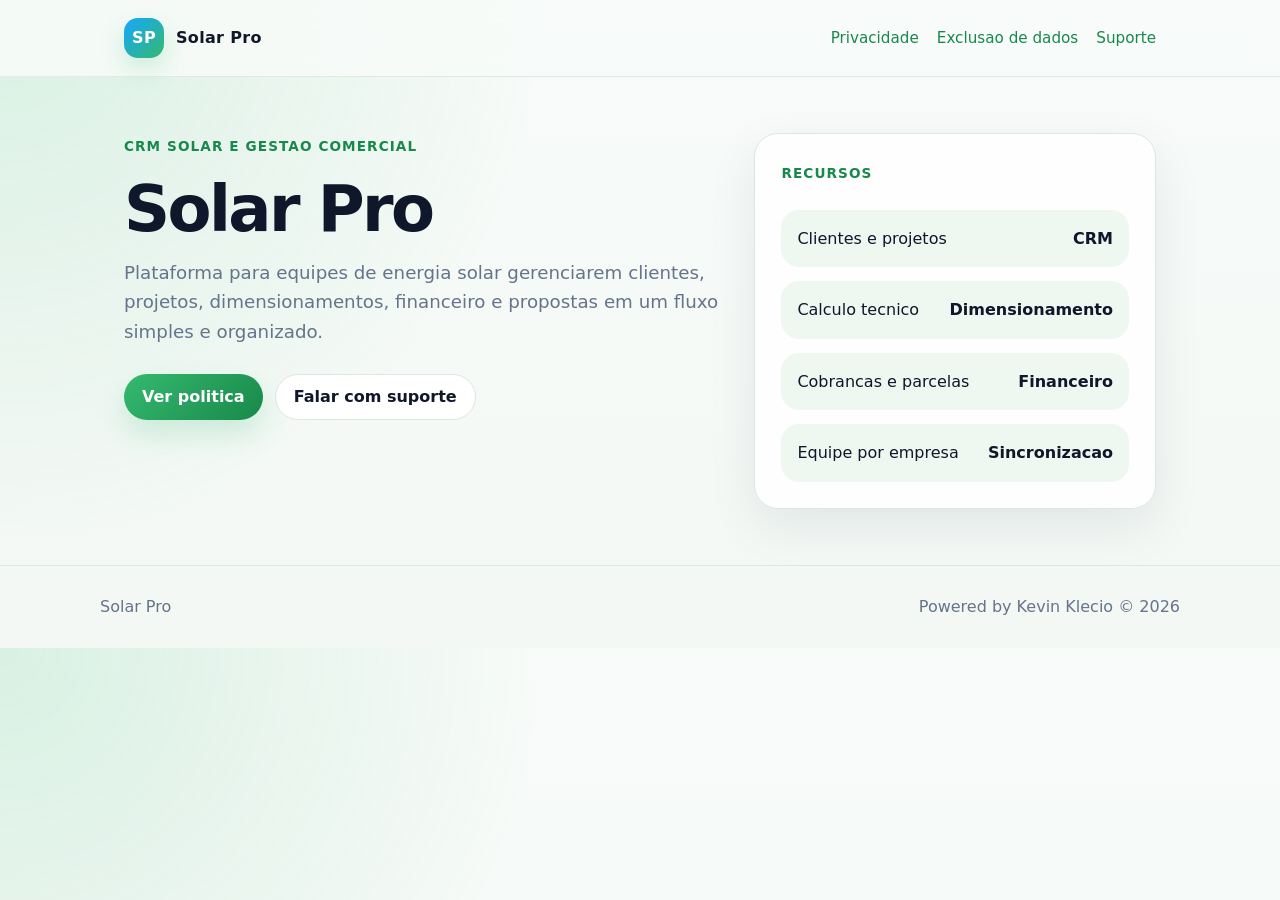
==== public_site/index.html @ aab795e5 "chore: initial commit - Solar Pro monorepo (mobile, admin, desktop, supabase)" ====
<!doctype html>
<html lang="pt-BR">
  <head>
    <meta charset="utf-8" />
    <meta name="viewport" content="width=device-width, initial-scale=1" />
    <meta
      name="description"
      content="Solar Pro e uma plataforma para CRM solar, dimensionamento, financeiro e gestao de projetos."
    />
    <title>Solar Pro</title>
    <link rel="stylesheet" href="./styles.css" />
  </head>
  <body>
    <header class="site-header">
      <nav class="nav" aria-label="Principal">
        <a class="brand" href="./index.html">
          <span class="brand-mark" aria-hidden="true">SP</span>
          <span>Solar Pro</span>
        </a>
        <div class="nav-links">
          <a href="./privacy.html">Privacidade</a>
          <a href="./data-deletion.html">Exclusao de dados</a>
          <a href="./support.html">Suporte</a>
        </div>
      </nav>
    </header>

    <main class="hero">
      <div class="hero-grid">
        <section>
          <span class="eyebrow">CRM solar e gestao comercial</span>
          <h1>Solar Pro</h1>
          <p class="lead">
            Plataforma para equipes de energia solar gerenciarem clientes,
            projetos, dimensionamentos, financeiro e propostas em um fluxo
            simples e organizado.
          </p>
          <div class="actions">
            <a class="button button-primary" href="./privacy.html">Ver politica</a>
            <a class="button button-secondary" href="./support.html">Falar com suporte</a>
          </div>
        </section>

        <aside class="card hero-card" aria-label="Recursos principais">
          <span class="eyebrow">Recursos</span>
          <div class="metric-list">
            <div class="metric">
              <span>Clientes e projetos</span>
              <strong>CRM</strong>
            </div>
            <div class="metric">
              <span>Calculo tecnico</span>
              <strong>Dimensionamento</strong>
            </div>
            <div class="metric">
              <span>Cobrancas e parcelas</span>
              <strong>Financeiro</strong>
            </div>
            <div class="metric">
              <span>Equipe por empresa</span>
              <strong>Sincronizacao</strong>
            </div>
          </div>
        </aside>
      </div>
    </main>

    <footer class="site-footer">
      <div class="site-footer-inner">
        <span>Solar Pro</span>
        <span>Powered by Kevin Klecio © 2026</span>
      </div>
    </footer>
  </body>
</html>
---- public_site/styles.css ----
:root {
  color-scheme: light;
  --bg: #f3f8f5;
  --surface: #ffffff;
  --surface-soft: #eef8f1;
  --text: #0f172a;
  --muted: #64748b;
  --line: #dbe7df;
  --green: #35b96f;
  --green-dark: #18894a;
  --blue: #0f4c81;
  --shadow: 0 18px 50px rgba(15, 23, 42, 0.08);
}

* {
  box-sizing: border-box;
}

body {
  margin: 0;
  font-family: Inter, ui-sans-serif, system-ui, -apple-system, BlinkMacSystemFont, "Segoe UI", sans-serif;
  background:
    radial-gradient(circle at top left, rgba(53, 185, 111, 0.16), transparent 34rem),
    linear-gradient(180deg, #f8fbf9 0%, var(--bg) 100%);
  color: var(--text);
  line-height: 1.6;
}

a {
  color: var(--green-dark);
  text-decoration: none;
}

a:hover {
  text-decoration: underline;
}

.site-header {
  position: sticky;
  top: 0;
  z-index: 10;
  border-bottom: 1px solid rgba(219, 231, 223, 0.82);
  background: rgba(248, 251, 249, 0.88);
  backdrop-filter: blur(16px);
}

.nav {
  max-width: 1080px;
  margin: 0 auto;
  padding: 18px 24px;
  display: flex;
  align-items: center;
  justify-content: space-between;
  gap: 18px;
}

.brand {
  display: flex;
  align-items: center;
  gap: 12px;
  color: var(--text);
  font-weight: 800;
  letter-spacing: 0.02em;
}

.brand-mark {
  width: 40px;
  height: 40px;
  border-radius: 14px;
  display: grid;
  place-items: center;
  color: #fff;
  background: linear-gradient(135deg, #15a7ff, var(--green));
  box-shadow: 0 10px 24px rgba(53, 185, 111, 0.22);
}

.nav-links {
  display: flex;
  align-items: center;
  gap: 18px;
  color: var(--muted);
  font-size: 0.95rem;
}

.hero,
.page {
  max-width: 1080px;
  margin: 0 auto;
  padding: 56px 24px;
}

.hero-grid {
  display: grid;
  grid-template-columns: minmax(0, 1.2fr) minmax(280px, 0.8fr);
  gap: 28px;
  align-items: stretch;
}

.eyebrow {
  color: var(--green-dark);
  font-size: 0.85rem;
  font-weight: 800;
  letter-spacing: 0.08em;
  text-transform: uppercase;
}

h1,
h2,
h3 {
  line-height: 1.15;
  margin: 0;
}

h1 {
  margin-top: 14px;
  font-size: clamp(2.2rem, 5vw, 4.6rem);
  letter-spacing: -0.04em;
}

h2 {
  margin-top: 32px;
  font-size: clamp(1.4rem, 3vw, 2rem);
}

h3 {
  margin-top: 24px;
  font-size: 1.15rem;
}

p {
  margin: 12px 0 0;
  color: var(--muted);
}

.lead {
  max-width: 700px;
  font-size: 1.14rem;
}

.card {
  border: 1px solid var(--line);
  border-radius: 24px;
  background: rgba(255, 255, 255, 0.9);
  box-shadow: var(--shadow);
}

.hero-card {
  padding: 26px;
}

.metric-list {
  display: grid;
  gap: 14px;
  margin-top: 24px;
}

.metric {
  display: flex;
  align-items: center;
  justify-content: space-between;
  gap: 18px;
  padding: 16px;
  border-radius: 18px;
  background: var(--surface-soft);
}

.metric strong {
  color: var(--text);
}

.actions {
  display: flex;
  flex-wrap: wrap;
  gap: 12px;
  margin-top: 28px;
}

.button {
  display: inline-flex;
  align-items: center;
  justify-content: center;
  min-height: 46px;
  padding: 0 18px;
  border-radius: 999px;
  font-weight: 800;
  text-decoration: none;
}

.button-primary {
  color: #fff;
  background: linear-gradient(135deg, var(--green), var(--green-dark));
  box-shadow: 0 14px 28px rgba(53, 185, 111, 0.2);
}

.button-secondary {
  color: var(--text);
  border: 1px solid var(--line);
  background: var(--surface);
}

.content {
  padding: 32px;
}

.content ul {
  margin: 12px 0 0;
  padding-left: 22px;
  color: var(--muted);
}

.notice {
  margin-top: 22px;
  padding: 18px;
  border-radius: 18px;
  border: 1px solid rgba(53, 185, 111, 0.28);
  background: rgba(53, 185, 111, 0.08);
}

.site-footer {
  border-top: 1px solid var(--line);
  padding: 28px 24px;
  color: var(--muted);
}

.site-footer-inner {
  max-width: 1080px;
  margin: 0 auto;
  display: flex;
  justify-content: space-between;
  gap: 16px;
  flex-wrap: wrap;
}

@media (max-width: 760px) {
  .nav {
    align-items: flex-start;
    flex-direction: column;
  }

  .nav-links {
    flex-wrap: wrap;
  }

  .hero,
  .page {
    padding: 36px 18px;
  }

  .hero-grid {
    grid-template-columns: 1fr;
  }

  .content,
  .hero-card {
    padding: 22px;
  }
}
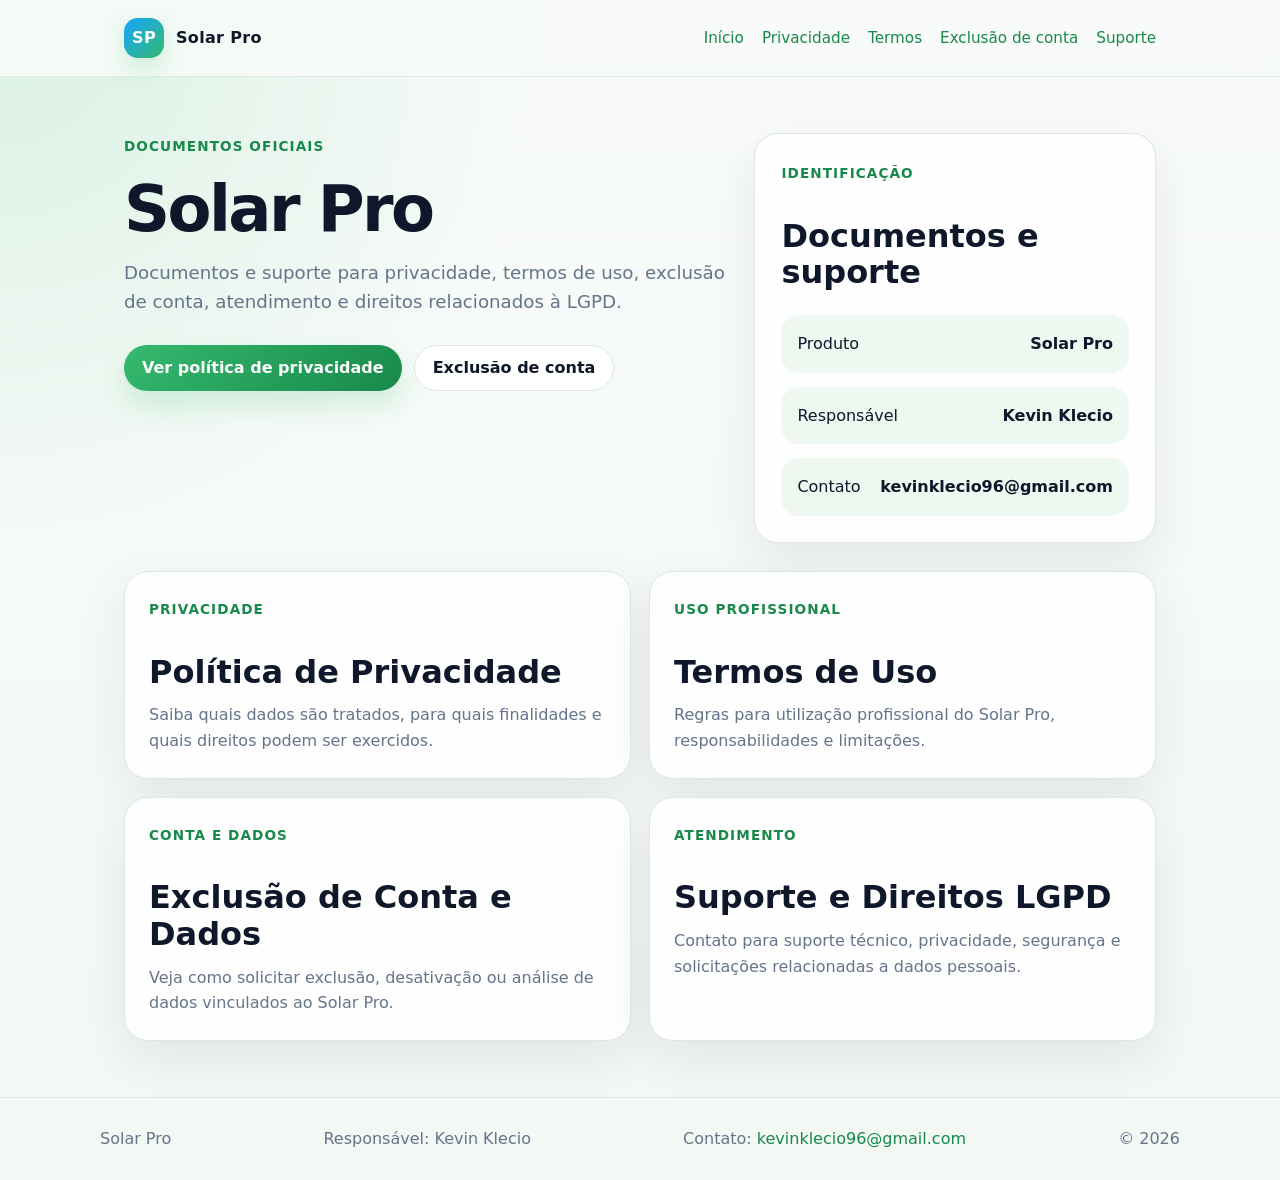
==== commit 0233f2e0: "feat: add legal privacy and account deletion flows" ====
--- a/public_site/index.html
+++ b/public_site/index.html
@@ -3,11 +3,8 @@
   <head>
     <meta charset="utf-8" />
     <meta name="viewport" content="width=device-width, initial-scale=1" />
-    <meta
-      name="description"
-      content="Solar Pro e uma plataforma para CRM solar, dimensionamento, financeiro e gestao de projetos."
-    />
-    <title>Solar Pro</title>
+    <meta name="description" content="Documentos legais, privacidade, exclusão de conta e suporte do Solar Pro." />
+    <title>Solar Pro - Documentos e Suporte</title>
     <link rel="stylesheet" href="./styles.css" />
   </head>
   <body>
@@ -18,57 +15,80 @@
           <span>Solar Pro</span>
         </a>
         <div class="nav-links">
+          <a href="./index.html">Início</a>
           <a href="./privacy.html">Privacidade</a>
-          <a href="./data-deletion.html">Exclusao de dados</a>
+          <a href="./terms.html">Termos</a>
+          <a href="./data-deletion.html">Exclusão de conta</a>
           <a href="./support.html">Suporte</a>
         </div>
       </nav>
     </header>
 
     <main class="hero">
-      <div class="hero-grid">
-        <section>
-          <span class="eyebrow">CRM solar e gestao comercial</span>
+      <section class="hero-grid">
+        <div>
+          <span class="eyebrow">Documentos oficiais</span>
           <h1>Solar Pro</h1>
           <p class="lead">
-            Plataforma para equipes de energia solar gerenciarem clientes,
-            projetos, dimensionamentos, financeiro e propostas em um fluxo
-            simples e organizado.
+            Documentos e suporte para privacidade, termos de uso, exclusão de
+            conta, atendimento e direitos relacionados à LGPD.
           </p>
           <div class="actions">
-            <a class="button button-primary" href="./privacy.html">Ver politica</a>
-            <a class="button button-secondary" href="./support.html">Falar com suporte</a>
+            <a class="button button-primary" href="./privacy.html">Ver política de privacidade</a>
+            <a class="button button-secondary" href="./data-deletion.html">Exclusão de conta</a>
           </div>
-        </section>
+        </div>
 
-        <aside class="card hero-card" aria-label="Recursos principais">
-          <span class="eyebrow">Recursos</span>
+        <aside class="card hero-card" aria-label="Identificação">
+          <span class="eyebrow">Identificação</span>
+          <h2>Documentos e suporte</h2>
           <div class="metric-list">
             <div class="metric">
-              <span>Clientes e projetos</span>
-              <strong>CRM</strong>
+              <span>Produto</span>
+              <strong>Solar Pro</strong>
             </div>
             <div class="metric">
-              <span>Calculo tecnico</span>
-              <strong>Dimensionamento</strong>
+              <span>Responsável</span>
+              <strong>Kevin Klecio</strong>
             </div>
             <div class="metric">
-              <span>Cobrancas e parcelas</span>
-              <strong>Financeiro</strong>
-            </div>
-            <div class="metric">
-              <span>Equipe por empresa</span>
-              <strong>Sincronizacao</strong>
+              <span>Contato</span>
+              <strong>kevinklecio96@gmail.com</strong>
             </div>
           </div>
         </aside>
-      </div>
+      </section>
+
+      <section class="document-grid" aria-label="Documentos disponíveis">
+        <a class="card document-card" href="./privacy.html">
+          <span class="eyebrow">Privacidade</span>
+          <h2>Política de Privacidade</h2>
+          <p>Saiba quais dados são tratados, para quais finalidades e quais direitos podem ser exercidos.</p>
+        </a>
+        <a class="card document-card" href="./terms.html">
+          <span class="eyebrow">Uso profissional</span>
+          <h2>Termos de Uso</h2>
+          <p>Regras para utilização profissional do Solar Pro, responsabilidades e limitações.</p>
+        </a>
+        <a class="card document-card" href="./data-deletion.html">
+          <span class="eyebrow">Conta e dados</span>
+          <h2>Exclusão de Conta e Dados</h2>
+          <p>Veja como solicitar exclusão, desativação ou análise de dados vinculados ao Solar Pro.</p>
+        </a>
+        <a class="card document-card" href="./support.html">
+          <span class="eyebrow">Atendimento</span>
+          <h2>Suporte e Direitos LGPD</h2>
+          <p>Contato para suporte técnico, privacidade, segurança e solicitações relacionadas a dados pessoais.</p>
+        </a>
+      </section>
     </main>
 
     <footer class="site-footer">
       <div class="site-footer-inner">
         <span>Solar Pro</span>
-        <span>Powered by Kevin Klecio © 2026</span>
+        <span>Responsável: Kevin Klecio</span>
+        <span>Contato: <a href="mailto:kevinklecio96@gmail.com">kevinklecio96@gmail.com</a></span>
+        <span>© 2026</span>
       </div>
     </footer>
   </body>
--- a/public_site/styles.css
+++ b/public_site/styles.css
@@ -77,6 +77,8 @@
 .nav-links {
   display: flex;
   align-items: center;
+  justify-content: flex-end;
+  flex-wrap: wrap;
   gap: 18px;
   color: var(--muted);
   font-size: 0.95rem;
@@ -94,6 +96,24 @@
   grid-template-columns: minmax(0, 1.2fr) minmax(280px, 0.8fr);
   gap: 28px;
   align-items: stretch;
+}
+
+.document-grid {
+  display: grid;
+  grid-template-columns: repeat(2, minmax(0, 1fr));
+  gap: 18px;
+  margin-top: 28px;
+}
+
+.document-card {
+  display: block;
+  padding: 24px;
+  color: var(--text);
+}
+
+.document-card:hover {
+  text-decoration: none;
+  transform: translateY(-1px);
 }
 
 .eyebrow {
@@ -132,6 +152,11 @@
   color: var(--muted);
 }
 
+.document-meta {
+  color: var(--green-dark);
+  font-weight: 700;
+}
+
 .lead {
   max-width: 700px;
   font-size: 1.14rem;
@@ -202,10 +227,18 @@
   padding: 32px;
 }
 
+.content section + section {
+  margin-top: 8px;
+}
+
 .content ul {
   margin: 12px 0 0;
   padding-left: 22px;
   color: var(--muted);
+}
+
+.content li + li {
+  margin-top: 4px;
 }
 
 .notice {
@@ -250,8 +283,16 @@
     grid-template-columns: 1fr;
   }
 
+  .document-grid {
+    grid-template-columns: 1fr;
+  }
+
   .content,
   .hero-card {
     padding: 22px;
   }
-}
+
+  .document-card {
+    padding: 20px;
+  }
+}
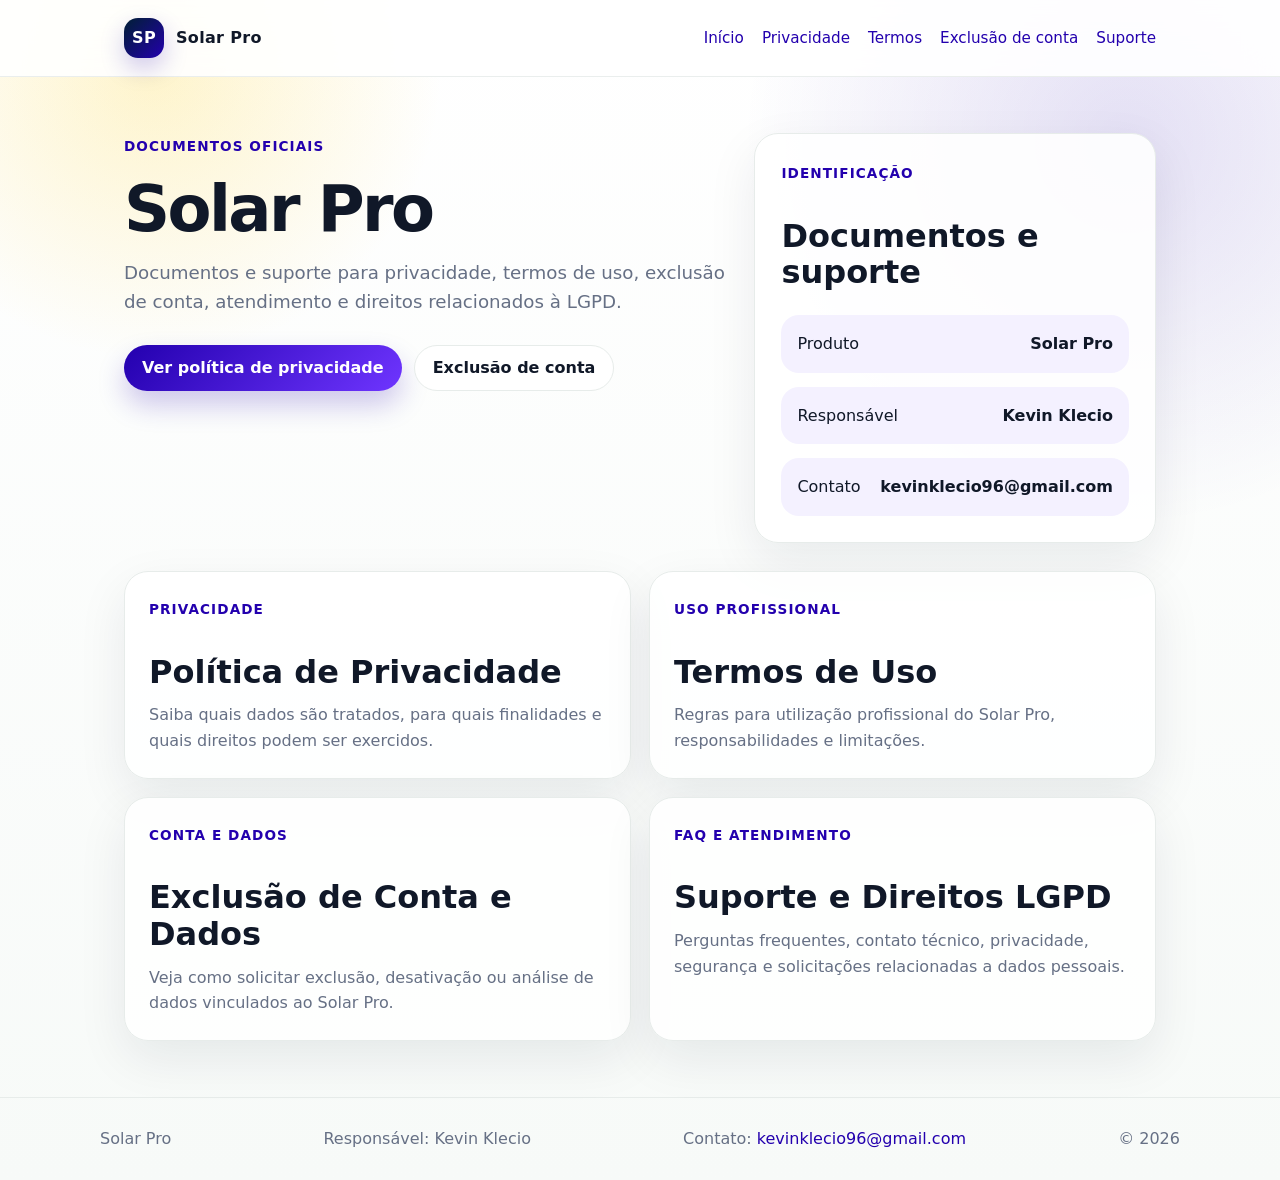
==== commit 5a3b688c: "feat: integrar FAQ web ao app e alinhar visual ao Solar Pro" ====
--- a/public_site/index.html
+++ b/public_site/index.html
@@ -76,9 +76,9 @@
           <p>Veja como solicitar exclusão, desativação ou análise de dados vinculados ao Solar Pro.</p>
         </a>
         <a class="card document-card" href="./support.html">
-          <span class="eyebrow">Atendimento</span>
+          <span class="eyebrow">FAQ e atendimento</span>
           <h2>Suporte e Direitos LGPD</h2>
-          <p>Contato para suporte técnico, privacidade, segurança e solicitações relacionadas a dados pessoais.</p>
+          <p>Perguntas frequentes, contato técnico, privacidade, segurança e solicitações relacionadas a dados pessoais.</p>
         </a>
       </section>
     </main>
--- a/public_site/styles.css
+++ b/public_site/styles.css
@@ -1,15 +1,18 @@
 :root {
   color-scheme: light;
-  --bg: #f3f8f5;
+  --bg: #f7faf8;
   --surface: #ffffff;
-  --surface-soft: #eef8f1;
-  --text: #0f172a;
-  --muted: #64748b;
-  --line: #dbe7df;
-  --green: #35b96f;
-  --green-dark: #18894a;
-  --blue: #0f4c81;
-  --shadow: 0 18px 50px rgba(15, 23, 42, 0.08);
+  --surface-soft: #f4f1ff;
+  --text: #101828;
+  --muted: #667085;
+  --line: #e7ecea;
+  --primary: #2300ae;
+  --primary-soft: #e9e4ff;
+  --navy: #001f33;
+  --deep-navy: #011530;
+  --yellow: #fdd22a;
+  --yellow-soft: #fff6cf;
+  --shadow: 0 18px 50px rgba(1, 21, 48, 0.08);
 }
 
 * {
@@ -20,14 +23,15 @@
   margin: 0;
   font-family: Inter, ui-sans-serif, system-ui, -apple-system, BlinkMacSystemFont, "Segoe UI", sans-serif;
   background:
-    radial-gradient(circle at top left, rgba(53, 185, 111, 0.16), transparent 34rem),
-    linear-gradient(180deg, #f8fbf9 0%, var(--bg) 100%);
+    radial-gradient(circle at 12% 6%, rgba(253, 210, 42, 0.24), transparent 18rem),
+    radial-gradient(circle at 88% 12%, rgba(35, 0, 174, 0.12), transparent 24rem),
+    linear-gradient(180deg, #ffffff 0%, var(--bg) 100%);
   color: var(--text);
   line-height: 1.6;
 }
 
 a {
-  color: var(--green-dark);
+  color: var(--primary);
   text-decoration: none;
 }
 
@@ -39,8 +43,8 @@
   position: sticky;
   top: 0;
   z-index: 10;
-  border-bottom: 1px solid rgba(219, 231, 223, 0.82);
-  background: rgba(248, 251, 249, 0.88);
+  border-bottom: 1px solid rgba(231, 236, 234, 0.86);
+  background: rgba(255, 255, 255, 0.9);
   backdrop-filter: blur(16px);
 }
 
@@ -70,8 +74,8 @@
   display: grid;
   place-items: center;
   color: #fff;
-  background: linear-gradient(135deg, #15a7ff, var(--green));
-  box-shadow: 0 10px 24px rgba(53, 185, 111, 0.22);
+  background: linear-gradient(135deg, var(--navy), var(--primary));
+  box-shadow: 0 10px 24px rgba(35, 0, 174, 0.22);
 }
 
 .nav-links {
@@ -117,7 +121,7 @@
 }
 
 .eyebrow {
-  color: var(--green-dark);
+  color: var(--primary);
   font-size: 0.85rem;
   font-weight: 800;
   letter-spacing: 0.08em;
@@ -153,7 +157,7 @@
 }
 
 .document-meta {
-  color: var(--green-dark);
+  color: var(--primary);
   font-weight: 700;
 }
 
@@ -213,8 +217,8 @@
 
 .button-primary {
   color: #fff;
-  background: linear-gradient(135deg, var(--green), var(--green-dark));
-  box-shadow: 0 14px 28px rgba(53, 185, 111, 0.2);
+  background: linear-gradient(135deg, var(--primary), #6f35ff);
+  box-shadow: 0 14px 28px rgba(35, 0, 174, 0.22);
 }
 
 .button-secondary {
@@ -245,8 +249,173 @@
   margin-top: 22px;
   padding: 18px;
   border-radius: 18px;
-  border: 1px solid rgba(53, 185, 111, 0.28);
-  background: rgba(53, 185, 111, 0.08);
+  border: 1px solid rgba(35, 0, 174, 0.16);
+  background: var(--soft, var(--surface-soft));
+}
+
+.faq-hero {
+  position: relative;
+  overflow: hidden;
+  padding: 34px;
+  border-radius: 28px;
+  color: #fff;
+  background:
+    radial-gradient(circle at 16% 16%, rgba(253, 210, 42, 0.28), transparent 13rem),
+    linear-gradient(135deg, var(--deep-navy), var(--navy) 46%, var(--primary));
+  box-shadow: 0 22px 52px rgba(1, 21, 48, 0.22);
+}
+
+.faq-hero::after {
+  content: "";
+  position: absolute;
+  right: -70px;
+  bottom: -90px;
+  width: 260px;
+  height: 260px;
+  border-radius: 50%;
+  border: 34px solid rgba(253, 210, 42, 0.28);
+}
+
+.faq-hero > * {
+  position: relative;
+  z-index: 1;
+}
+
+.faq-hero .eyebrow,
+.faq-hero p {
+  color: rgba(255, 255, 255, 0.82);
+}
+
+.faq-hero h1 {
+  max-width: 720px;
+  font-size: clamp(2.1rem, 5vw, 4rem);
+}
+
+.faq-actions {
+  display: flex;
+  flex-wrap: wrap;
+  gap: 12px;
+  margin-top: 24px;
+}
+
+.faq-action {
+  min-height: 46px;
+  padding: 0 18px;
+  border-radius: 999px;
+  display: inline-flex;
+  align-items: center;
+  justify-content: center;
+  font-weight: 800;
+  border: 1px solid rgba(255, 255, 255, 0.26);
+  color: #fff;
+  background: rgba(255, 255, 255, 0.12);
+}
+
+.faq-action-primary {
+  color: var(--navy);
+  background: var(--yellow);
+  border-color: transparent;
+}
+
+.faq-grid {
+  display: grid;
+  grid-template-columns: minmax(0, 1fr) 320px;
+  gap: 20px;
+  align-items: start;
+  margin-top: 22px;
+}
+
+.faq-list {
+  display: grid;
+  gap: 12px;
+}
+
+.faq-item {
+  border: 1px solid var(--line);
+  border-radius: 20px;
+  background: rgba(255, 255, 255, 0.92);
+  box-shadow: 0 12px 32px rgba(1, 21, 48, 0.06);
+  overflow: hidden;
+}
+
+.faq-item summary {
+  cursor: pointer;
+  list-style: none;
+  padding: 18px 20px;
+  color: var(--text);
+  font-weight: 850;
+  display: flex;
+  align-items: center;
+  justify-content: space-between;
+  gap: 16px;
+}
+
+.faq-item summary::-webkit-details-marker {
+  display: none;
+}
+
+.faq-item summary::after {
+  content: "+";
+  width: 30px;
+  height: 30px;
+  flex: 0 0 auto;
+  border-radius: 12px;
+  display: grid;
+  place-items: center;
+  color: var(--primary);
+  background: var(--primary-soft);
+  font-size: 1.2rem;
+  line-height: 1;
+}
+
+.faq-item[open] summary::after {
+  content: "−";
+  color: var(--navy);
+  background: var(--yellow-soft);
+}
+
+.faq-answer {
+  padding: 0 20px 18px;
+  color: var(--muted);
+}
+
+.faq-answer p:first-child {
+  margin-top: 0;
+}
+
+.support-card {
+  padding: 22px;
+  position: sticky;
+  top: 94px;
+}
+
+.support-card h2 {
+  margin-top: 10px;
+}
+
+.support-highlight {
+  margin-top: 18px;
+  padding: 16px;
+  border-radius: 18px;
+  background: var(--yellow-soft);
+  color: var(--navy);
+  font-weight: 750;
+}
+
+.support-meta {
+  display: grid;
+  gap: 12px;
+  margin-top: 18px;
+}
+
+.support-meta span {
+  display: block;
+  color: var(--muted);
+  font-size: 0.86rem;
+}
+
+.support-meta strong {
+  color: var(--text);
 }
 
 .site-footer {
@@ -287,6 +456,18 @@
     grid-template-columns: 1fr;
   }
 
+  .faq-hero {
+    padding: 26px 22px;
+  }
+
+  .faq-grid {
+    grid-template-columns: 1fr;
+  }
+
+  .support-card {
+    position: static;
+  }
+
   .content,
   .hero-card {
     padding: 22px;
